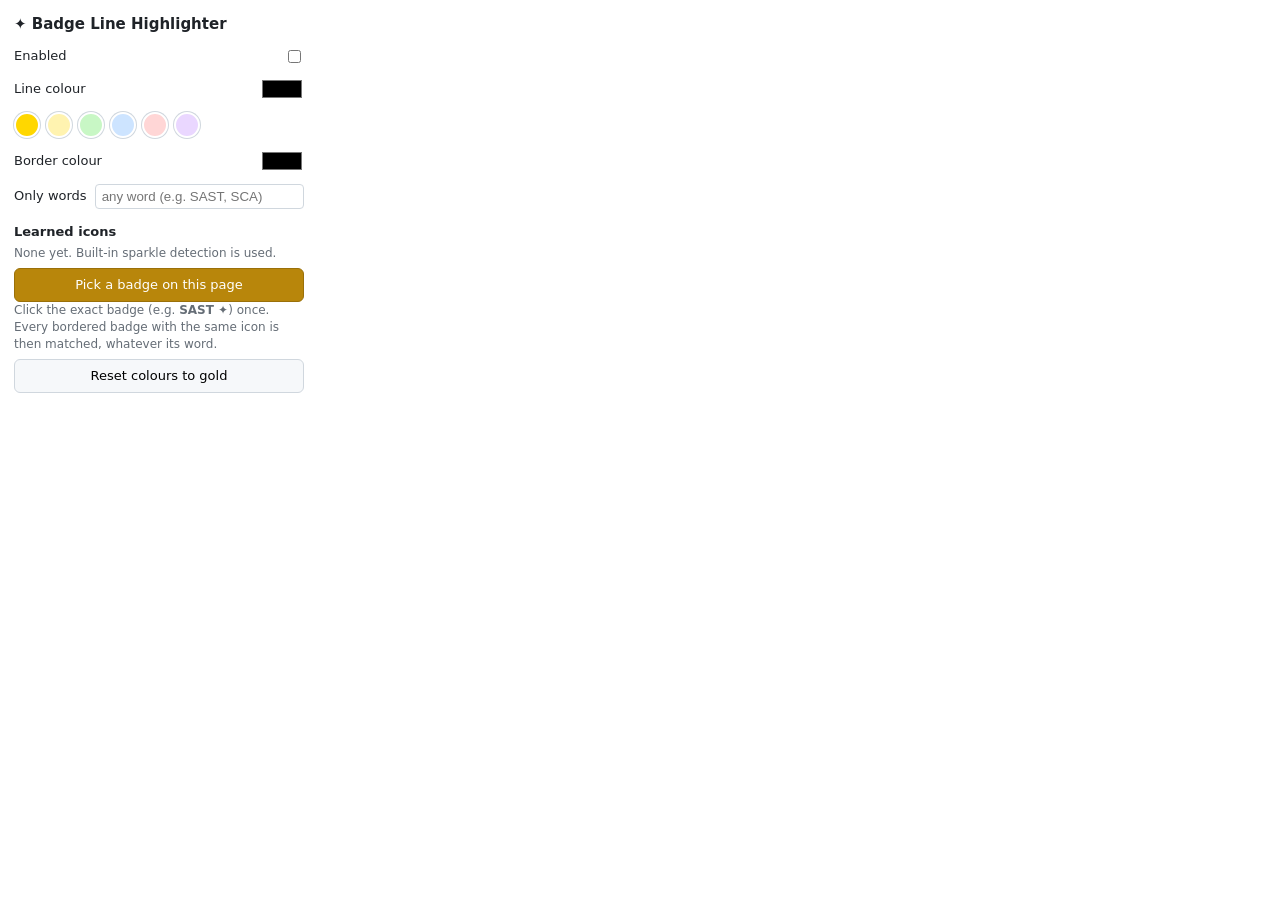
==== extension/popup.html @ d0d53204 "Add Badge Line Highlighter Chrome extension Highlights table rows containing a bordered badge with a" ====
<!doctype html>
<html>
<head>
  <meta charset="utf-8" />
  <style>
    body { width: 290px; margin: 0; padding: 14px; font: 13px/1.4 system-ui, sans-serif; color: #1f2328; }
    h1 { font-size: 15px; margin: 0 0 12px; }
    label { display: flex; align-items: center; justify-content: space-between; gap: 8px; margin: 10px 0; }
    input[type="text"] { flex: 1; padding: 4px 6px; border: 1px solid #d0d7de; border-radius: 4px; }
    input[type="color"] { width: 44px; height: 26px; border: none; padding: 0; background: none; cursor: pointer; }
    .row { display: flex; gap: 6px; flex-wrap: wrap; margin: 6px 0 10px; }
    .swatch { width: 22px; height: 22px; border-radius: 50%; border: 2px solid #fff; box-shadow: 0 0 0 1px #d0d7de; cursor: pointer; }
    button { width: 100%; padding: 7px; margin-top: 6px; border: 1px solid #d0d7de; border-radius: 6px; background: #f6f8fa; cursor: pointer; font: inherit; }
    button.primary { background: #b8860b; color: #fff; border-color: #9a7009; }
    ul { list-style: none; padding: 0; margin: 4px 0; }
    li { display: flex; justify-content: space-between; align-items: center; padding: 3px 0; border-bottom: 1px solid #eee; }
    li button { width: auto; margin: 0; padding: 1px 8px; }
    .hint { color: #656d76; font-size: 12px; }
    h2 { font-size: 13px; margin: 14px 0 4px; }
  </style>
</head>
<body>
  <h1>✦ Badge Line Highlighter</h1>

  <label>Enabled <input type="checkbox" id="enabled" /></label>

  <label>Line colour <input type="color" id="lineColor" /></label>
  <div class="row" id="presets"></div>
  <label>Border colour <input type="color" id="accentColor" /></label>

  <label>Only words <input type="text" id="words" placeholder="any word (e.g. SAST, SCA)" /></label>

  <h2>Learned icons</h2>
  <ul id="learned"></ul>
  <div class="hint" id="noLearned">None yet. Built-in sparkle detection is used.</div>
  <button class="primary" id="pick">Pick a badge on this page</button>
  <div class="hint">Click the exact badge (e.g. <b>SAST ✦</b>) once. Every bordered badge with the same icon is then matched, whatever its word.</div>

  <button id="reset">Reset colours to gold</button>

  <script src="popup.js"></script>
</body>
</html>
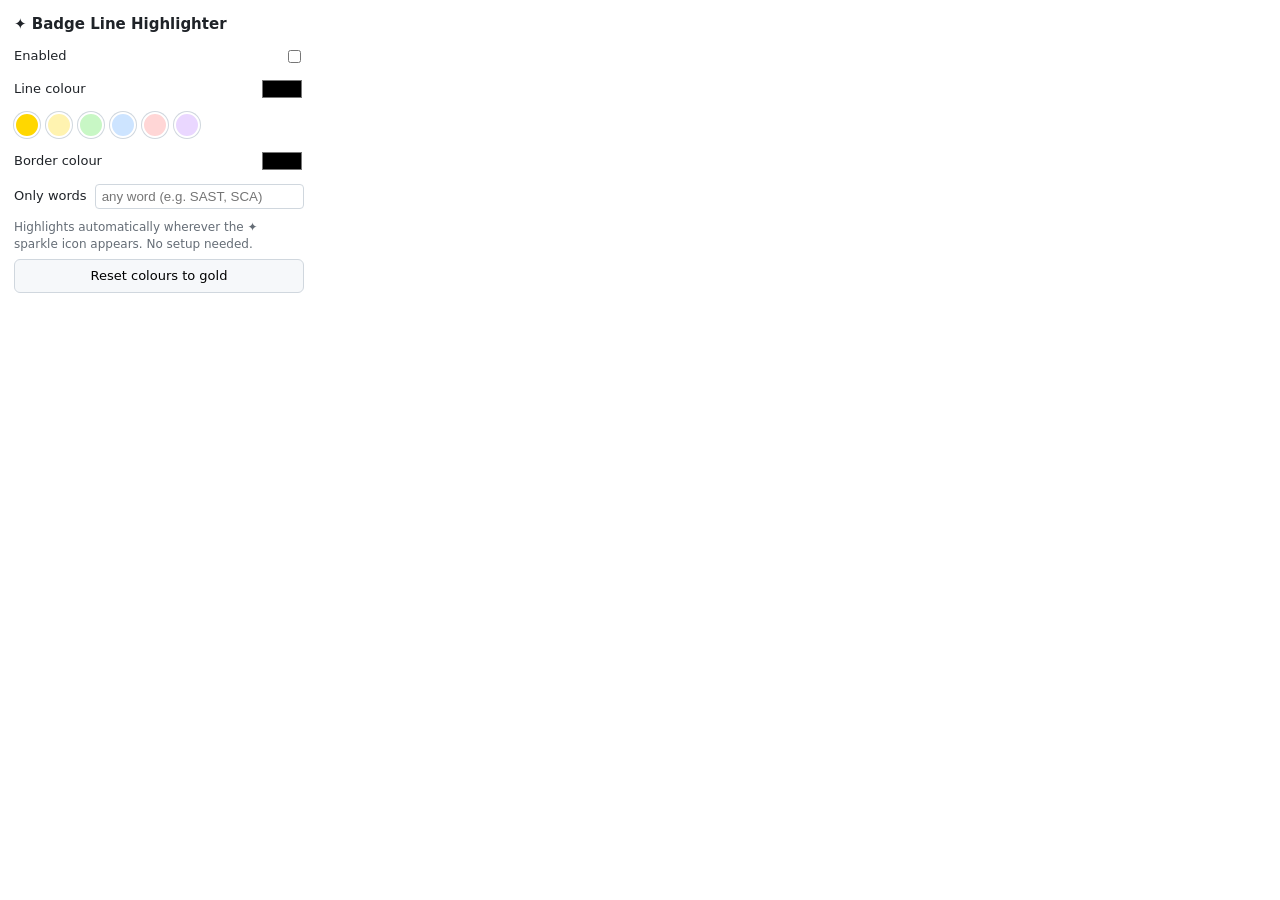
==== commit 731159b0: "Detect the sparkle icon automatically; remove pick mode Unnamed SVG icons (like Checkmarx's) are now" ====
--- a/extension/popup.html
+++ b/extension/popup.html
@@ -11,12 +11,7 @@
     .row { display: flex; gap: 6px; flex-wrap: wrap; margin: 6px 0 10px; }
     .swatch { width: 22px; height: 22px; border-radius: 50%; border: 2px solid #fff; box-shadow: 0 0 0 1px #d0d7de; cursor: pointer; }
     button { width: 100%; padding: 7px; margin-top: 6px; border: 1px solid #d0d7de; border-radius: 6px; background: #f6f8fa; cursor: pointer; font: inherit; }
-    button.primary { background: #b8860b; color: #fff; border-color: #9a7009; }
-    ul { list-style: none; padding: 0; margin: 4px 0; }
-    li { display: flex; justify-content: space-between; align-items: center; padding: 3px 0; border-bottom: 1px solid #eee; }
-    li button { width: auto; margin: 0; padding: 1px 8px; }
     .hint { color: #656d76; font-size: 12px; }
-    h2 { font-size: 13px; margin: 14px 0 4px; }
   </style>
 </head>
 <body>
@@ -30,11 +25,7 @@
 
   <label>Only words <input type="text" id="words" placeholder="any word (e.g. SAST, SCA)" /></label>
 
-  <h2>Learned icons</h2>
-  <ul id="learned"></ul>
-  <div class="hint" id="noLearned">None yet. Built-in sparkle detection is used.</div>
-  <button class="primary" id="pick">Pick a badge on this page</button>
-  <div class="hint">Click the exact badge (e.g. <b>SAST ✦</b>) once. Every bordered badge with the same icon is then matched, whatever its word.</div>
+  <div class="hint">Highlights automatically wherever the ✦ sparkle icon appears. No setup needed.</div>
 
   <button id="reset">Reset colours to gold</button>
 
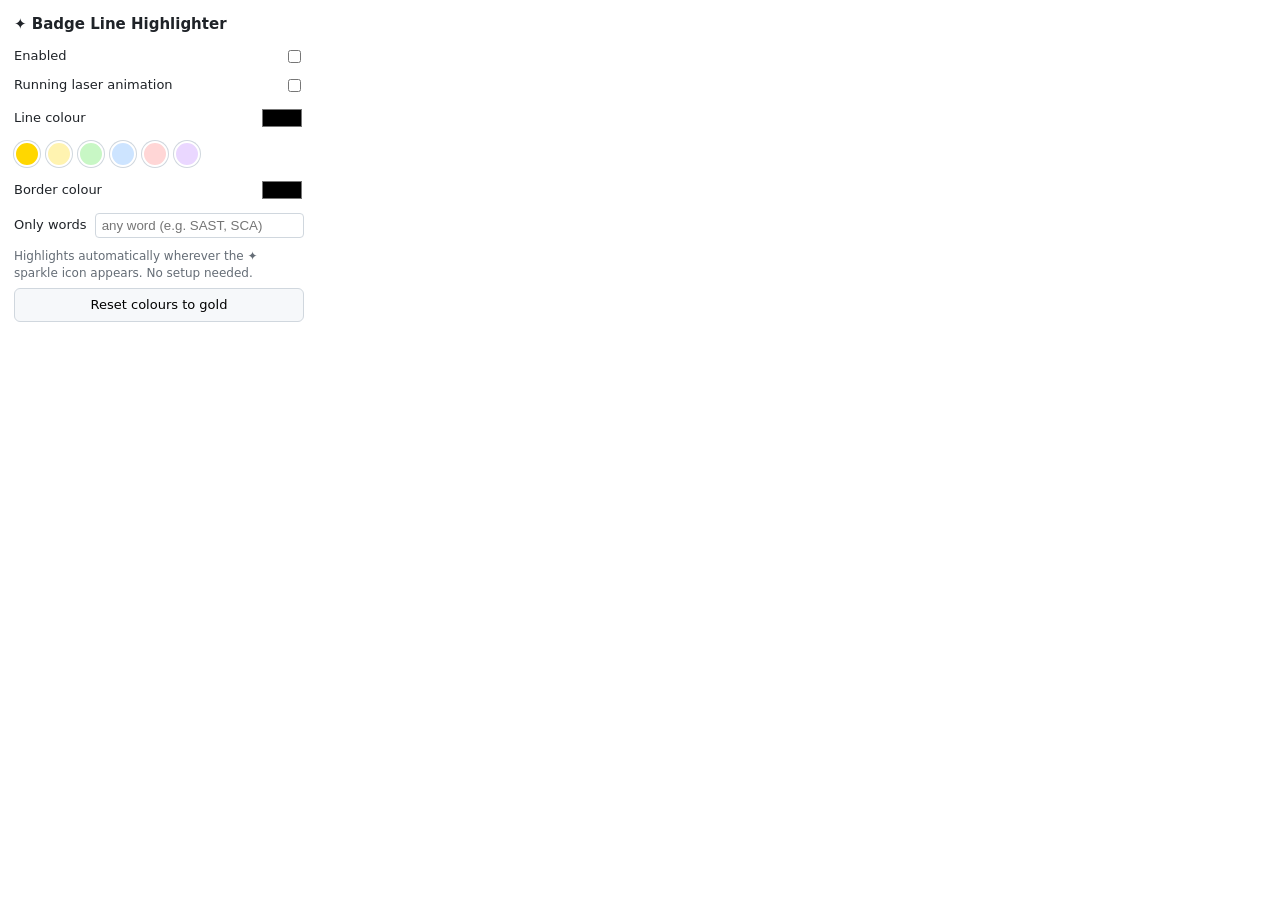
==== commit 459bbdfe: "Work inside Shadow DOM and add the running gold laser effect Checkmarx One renders its results table" ====
--- a/extension/popup.html
+++ b/extension/popup.html
@@ -18,6 +18,7 @@
   <h1>✦ Badge Line Highlighter</h1>
 
   <label>Enabled <input type="checkbox" id="enabled" /></label>
+  <label>Running laser animation <input type="checkbox" id="animate" /></label>
 
   <label>Line colour <input type="color" id="lineColor" /></label>
   <div class="row" id="presets"></div>
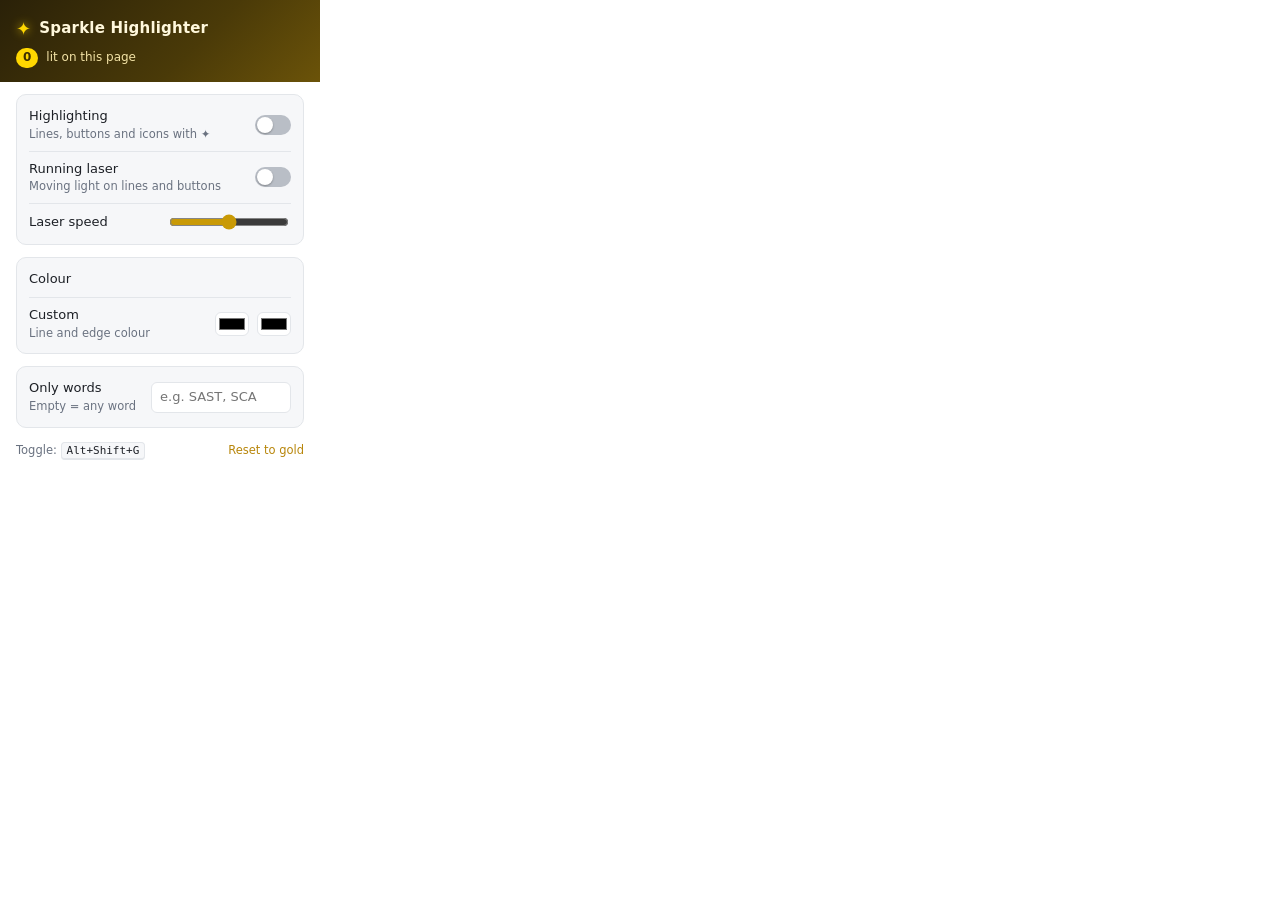
==== commit cce1bada: "v2.0: keep lines lit when clicked, fix errors, modern popup Clicking a highlighted row made Checkmar" ====
--- a/extension/popup.html
+++ b/extension/popup.html
@@ -3,32 +3,142 @@
 <head>
   <meta charset="utf-8" />
   <style>
-    body { width: 290px; margin: 0; padding: 14px; font: 13px/1.4 system-ui, sans-serif; color: #1f2328; }
-    h1 { font-size: 15px; margin: 0 0 12px; }
-    label { display: flex; align-items: center; justify-content: space-between; gap: 8px; margin: 10px 0; }
-    input[type="text"] { flex: 1; padding: 4px 6px; border: 1px solid #d0d7de; border-radius: 4px; }
-    input[type="color"] { width: 44px; height: 26px; border: none; padding: 0; background: none; cursor: pointer; }
-    .row { display: flex; gap: 6px; flex-wrap: wrap; margin: 6px 0 10px; }
-    .swatch { width: 22px; height: 22px; border-radius: 50%; border: 2px solid #fff; box-shadow: 0 0 0 1px #d0d7de; cursor: pointer; }
-    button { width: 100%; padding: 7px; margin-top: 6px; border: 1px solid #d0d7de; border-radius: 6px; background: #f6f8fa; cursor: pointer; font: inherit; }
-    .hint { color: #656d76; font-size: 12px; }
+    :root {
+      --bg: #ffffff;
+      --panel: #f6f7f9;
+      --text: #1d2026;
+      --muted: #6a7280;
+      --line: #e3e6ea;
+      --gold: #ffd700;
+      --gold-deep: #b8860b;
+      --on: #c99a06;
+    }
+    @media (prefers-color-scheme: dark) {
+      :root {
+        --bg: #17191d;
+        --panel: #202328;
+        --text: #eceef1;
+        --muted: #9aa1ac;
+        --line: #2e3238;
+        --on: #e0b31a;
+      }
+    }
+    * { box-sizing: border-box; }
+    body {
+      width: 320px; margin: 0; background: var(--bg); color: var(--text);
+      font: 13px/1.45 system-ui, -apple-system, "Segoe UI", sans-serif;
+    }
+
+    header {
+      position: relative; overflow: hidden; padding: 16px 16px 14px;
+      background: linear-gradient(135deg, #2a2108, #4a3a08 60%, #6b5309);
+      color: #fff8dc;
+    }
+    header::after { /* the laser, previewed */
+      content: ""; position: absolute; inset: 0;
+      background: linear-gradient(100deg, transparent 35%, rgba(255, 240, 170, .55) 50%, transparent 65%);
+      transform: translateX(-100%); animation: sweep 2.4s linear infinite;
+    }
+    body.paused header::after, body.off header::after { animation-play-state: paused; opacity: 0; }
+    @keyframes sweep { to { transform: translateX(100%); } }
+    .title { display: flex; align-items: center; gap: 8px; font-size: 15px; font-weight: 650; letter-spacing: .2px; }
+    .title .star { color: var(--gold); font-size: 18px; text-shadow: 0 0 10px rgba(255, 215, 0, .8); }
+    .status { margin-top: 6px; display: flex; align-items: center; gap: 8px; font-size: 12px; color: #f3e3a6; }
+    .count {
+      display: inline-flex; align-items: center; justify-content: center; min-width: 22px; height: 20px; padding: 0 7px;
+      border-radius: 10px; background: var(--gold); color: #3d2e00; font-weight: 700; font-size: 12px;
+    }
+    body.off .count { background: #8a8f98; color: #fff; }
+
+    main { padding: 12px 16px 14px; display: grid; gap: 12px; }
+    section { background: var(--panel); border: 1px solid var(--line); border-radius: 10px; padding: 4px 12px; }
+    .row { display: flex; align-items: center; justify-content: space-between; gap: 10px; padding: 8px 0; }
+    .row + .row { border-top: 1px solid var(--line); }
+    .label { display: grid; }
+    .label small { color: var(--muted); font-size: 11.5px; }
+
+    /* Switch */
+    .switch { position: relative; width: 36px; height: 20px; flex: none; }
+    .switch input { opacity: 0; width: 0; height: 0; position: absolute; }
+    .switch span {
+      position: absolute; inset: 0; border-radius: 20px; background: #b9bec6; cursor: pointer; transition: background .2s;
+    }
+    .switch span::before {
+      content: ""; position: absolute; width: 16px; height: 16px; left: 2px; top: 2px; border-radius: 50%;
+      background: #fff; box-shadow: 0 1px 2px rgba(0, 0, 0, .3); transition: transform .2s;
+    }
+    .switch input:checked + span { background: var(--on); }
+    .switch input:checked + span::before { transform: translateX(16px); }
+    .switch input:focus-visible + span { outline: 2px solid var(--gold-deep); outline-offset: 2px; }
+
+    .swatches { display: flex; gap: 8px; flex-wrap: wrap; }
+    .swatch {
+      width: 26px; height: 26px; border-radius: 50%; border: 2px solid var(--bg); cursor: pointer; padding: 0;
+      box-shadow: 0 0 0 1px var(--line); transition: transform .12s;
+    }
+    .swatch:hover { transform: scale(1.1); }
+    .swatch[aria-pressed="true"] { box-shadow: 0 0 0 2px var(--gold-deep); }
+    input[type="color"] { width: 34px; height: 24px; border: 1px solid var(--line); border-radius: 6px; padding: 1px; background: var(--bg); cursor: pointer; }
+    input[type="range"] { width: 120px; accent-color: var(--on); }
+    input[type="text"] {
+      width: 140px; padding: 5px 8px; border: 1px solid var(--line); border-radius: 6px; background: var(--bg); color: var(--text); font: inherit;
+    }
+    .colors { display: flex; gap: 8px; align-items: center; }
+
+    footer { display: flex; justify-content: space-between; align-items: center; padding: 0 16px 14px; color: var(--muted); font-size: 11.5px; }
+    kbd { font: 11px ui-monospace, monospace; padding: 1px 5px; border: 1px solid var(--line); border-bottom-width: 2px; border-radius: 4px; background: var(--panel); color: var(--text); }
+    .link { background: none; border: 0; padding: 0; color: var(--gold-deep); cursor: pointer; font: inherit; }
+    @media (prefers-color-scheme: dark) { .link { color: var(--on); } }
   </style>
 </head>
 <body>
-  <h1>✦ Badge Line Highlighter</h1>
+  <header>
+    <div class="title"><span class="star">✦</span> Sparkle Highlighter</div>
+    <div class="status"><span class="count" id="count">0</span><span id="statusText">lit on this page</span></div>
+  </header>
 
-  <label>Enabled <input type="checkbox" id="enabled" /></label>
-  <label>Running laser animation <input type="checkbox" id="animate" /></label>
+  <main>
+    <section>
+      <div class="row">
+        <div class="label">Highlighting<small>Lines, buttons and icons with ✦</small></div>
+        <label class="switch"><input type="checkbox" id="enabled" /><span></span></label>
+      </div>
+      <div class="row">
+        <div class="label">Running laser<small>Moving light on lines and buttons</small></div>
+        <label class="switch"><input type="checkbox" id="animate" /><span></span></label>
+      </div>
+      <div class="row">
+        <div class="label">Laser speed</div>
+        <input type="range" id="speed" min="1" max="5" step="0.2" title="Seconds per sweep" />
+      </div>
+    </section>
 
-  <label>Line colour <input type="color" id="lineColor" /></label>
-  <div class="row" id="presets"></div>
-  <label>Border colour <input type="color" id="accentColor" /></label>
+    <section>
+      <div class="row">
+        <div class="label">Colour</div>
+        <div class="swatches" id="presets"></div>
+      </div>
+      <div class="row">
+        <div class="label">Custom<small>Line and edge colour</small></div>
+        <div class="colors">
+          <input type="color" id="lineColor" title="Line colour" />
+          <input type="color" id="accentColor" title="Edge colour" />
+        </div>
+      </div>
+    </section>
 
-  <label>Only words <input type="text" id="words" placeholder="any word (e.g. SAST, SCA)" /></label>
+    <section>
+      <div class="row">
+        <div class="label">Only words<small>Empty = any word</small></div>
+        <input type="text" id="words" placeholder="e.g. SAST, SCA" />
+      </div>
+    </section>
+  </main>
 
-  <div class="hint">Highlights automatically wherever the ✦ sparkle icon appears. No setup needed.</div>
-
-  <button id="reset">Reset colours to gold</button>
+  <footer>
+    <span>Toggle: <kbd id="shortcut">Alt+Shift+G</kbd></span>
+    <button class="link" id="reset">Reset to gold</button>
+  </footer>
 
   <script src="popup.js"></script>
 </body>
